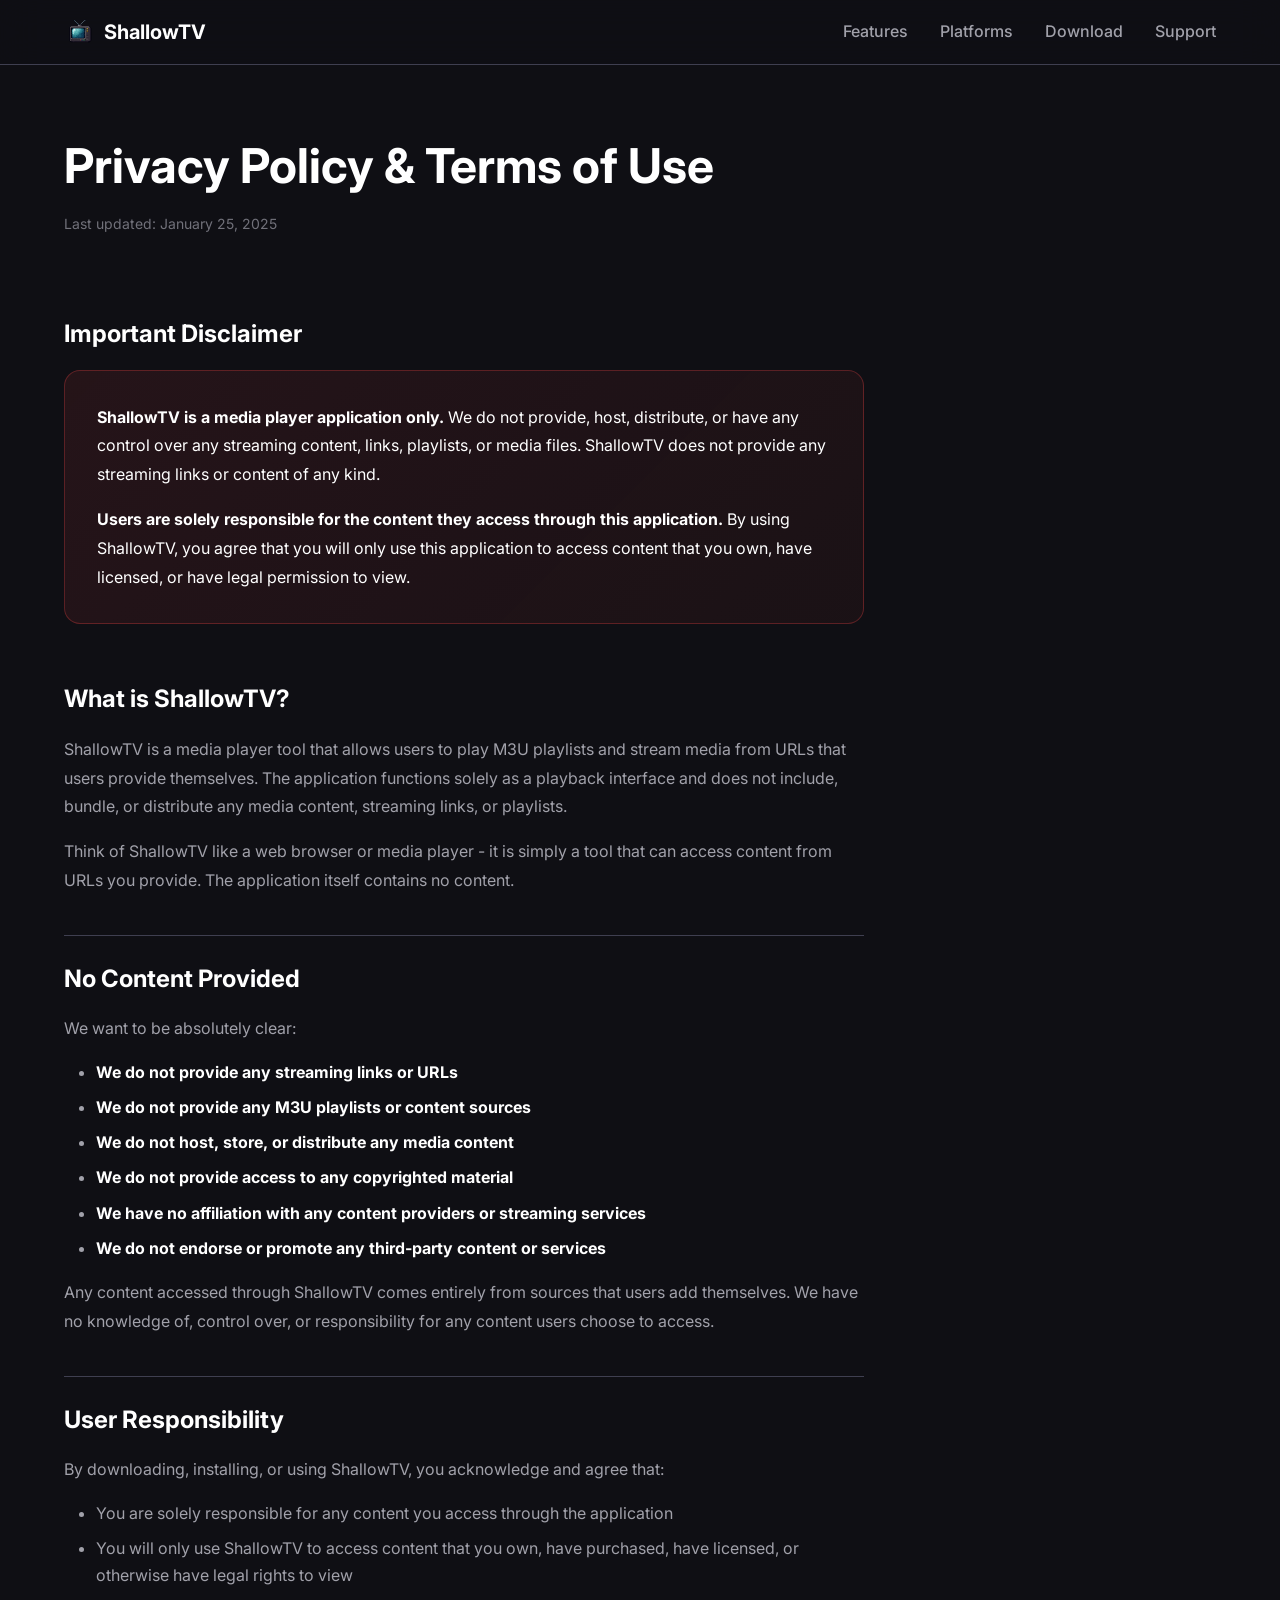
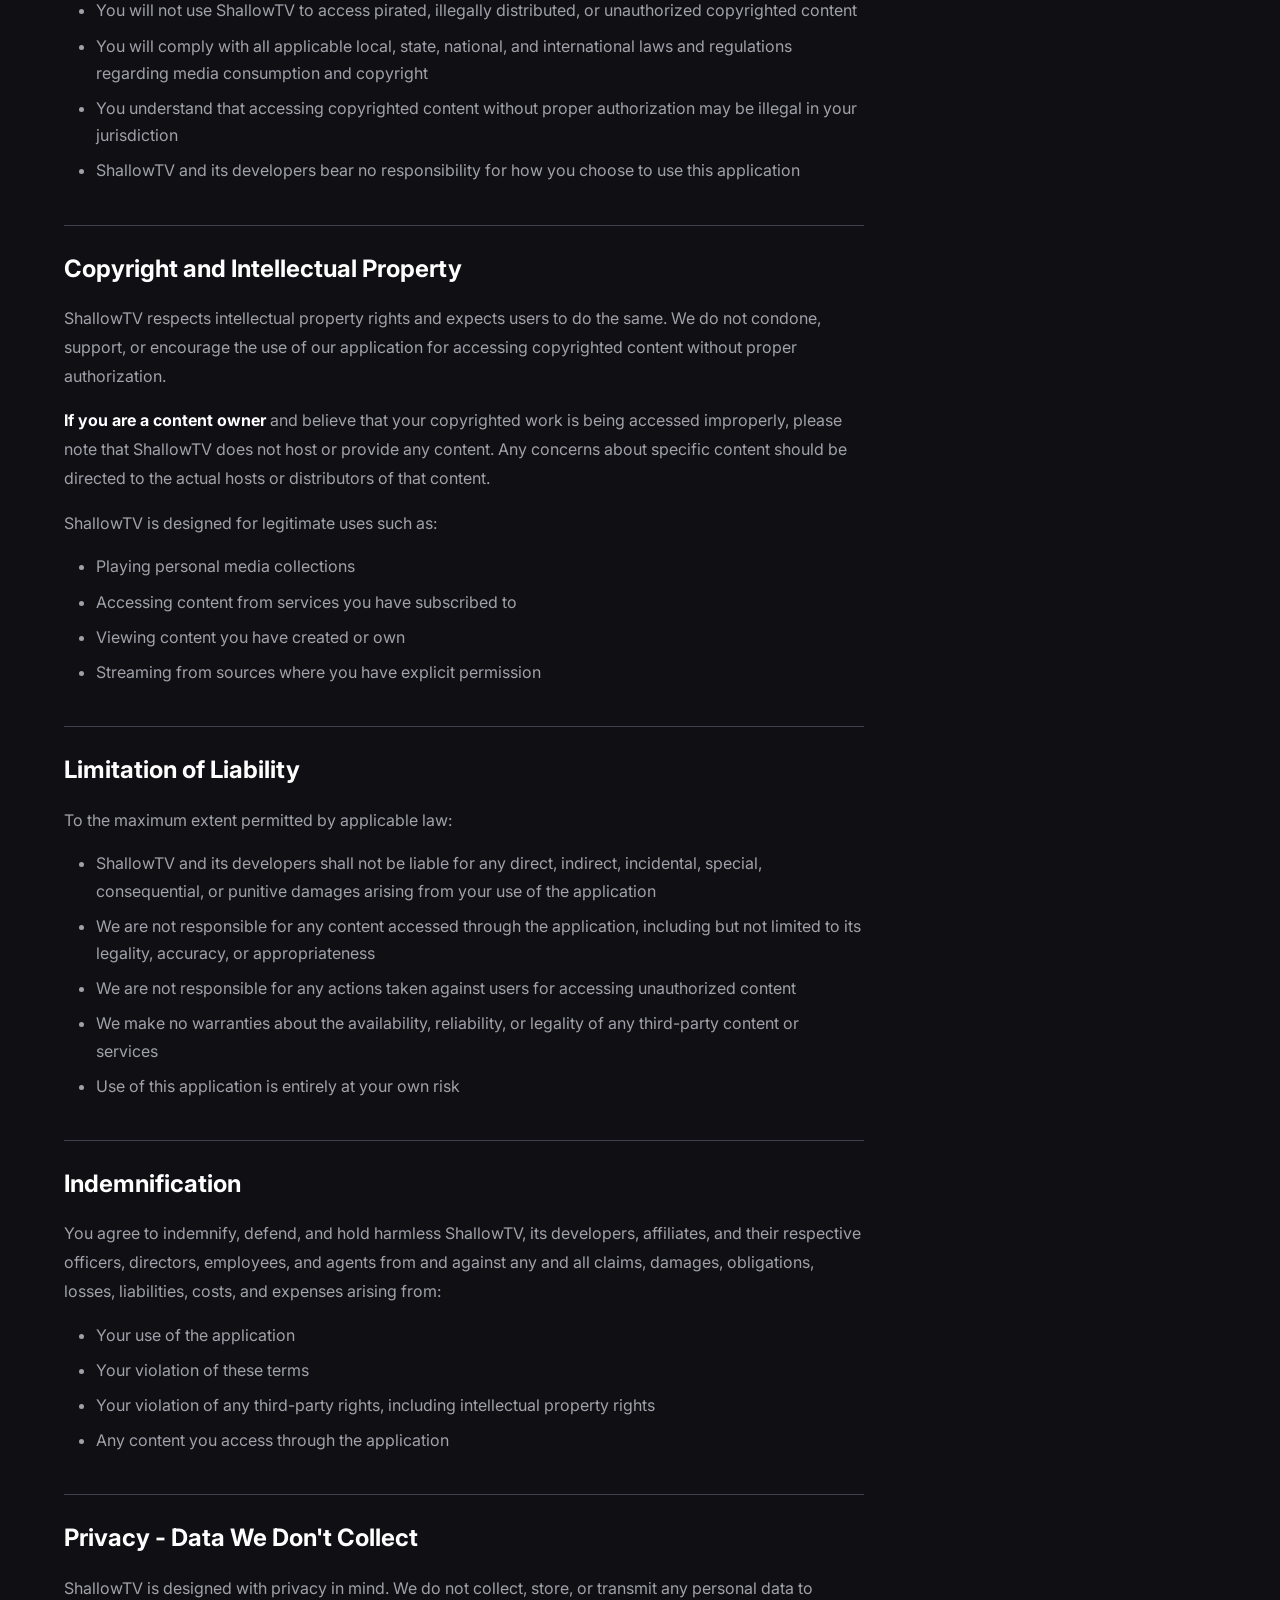
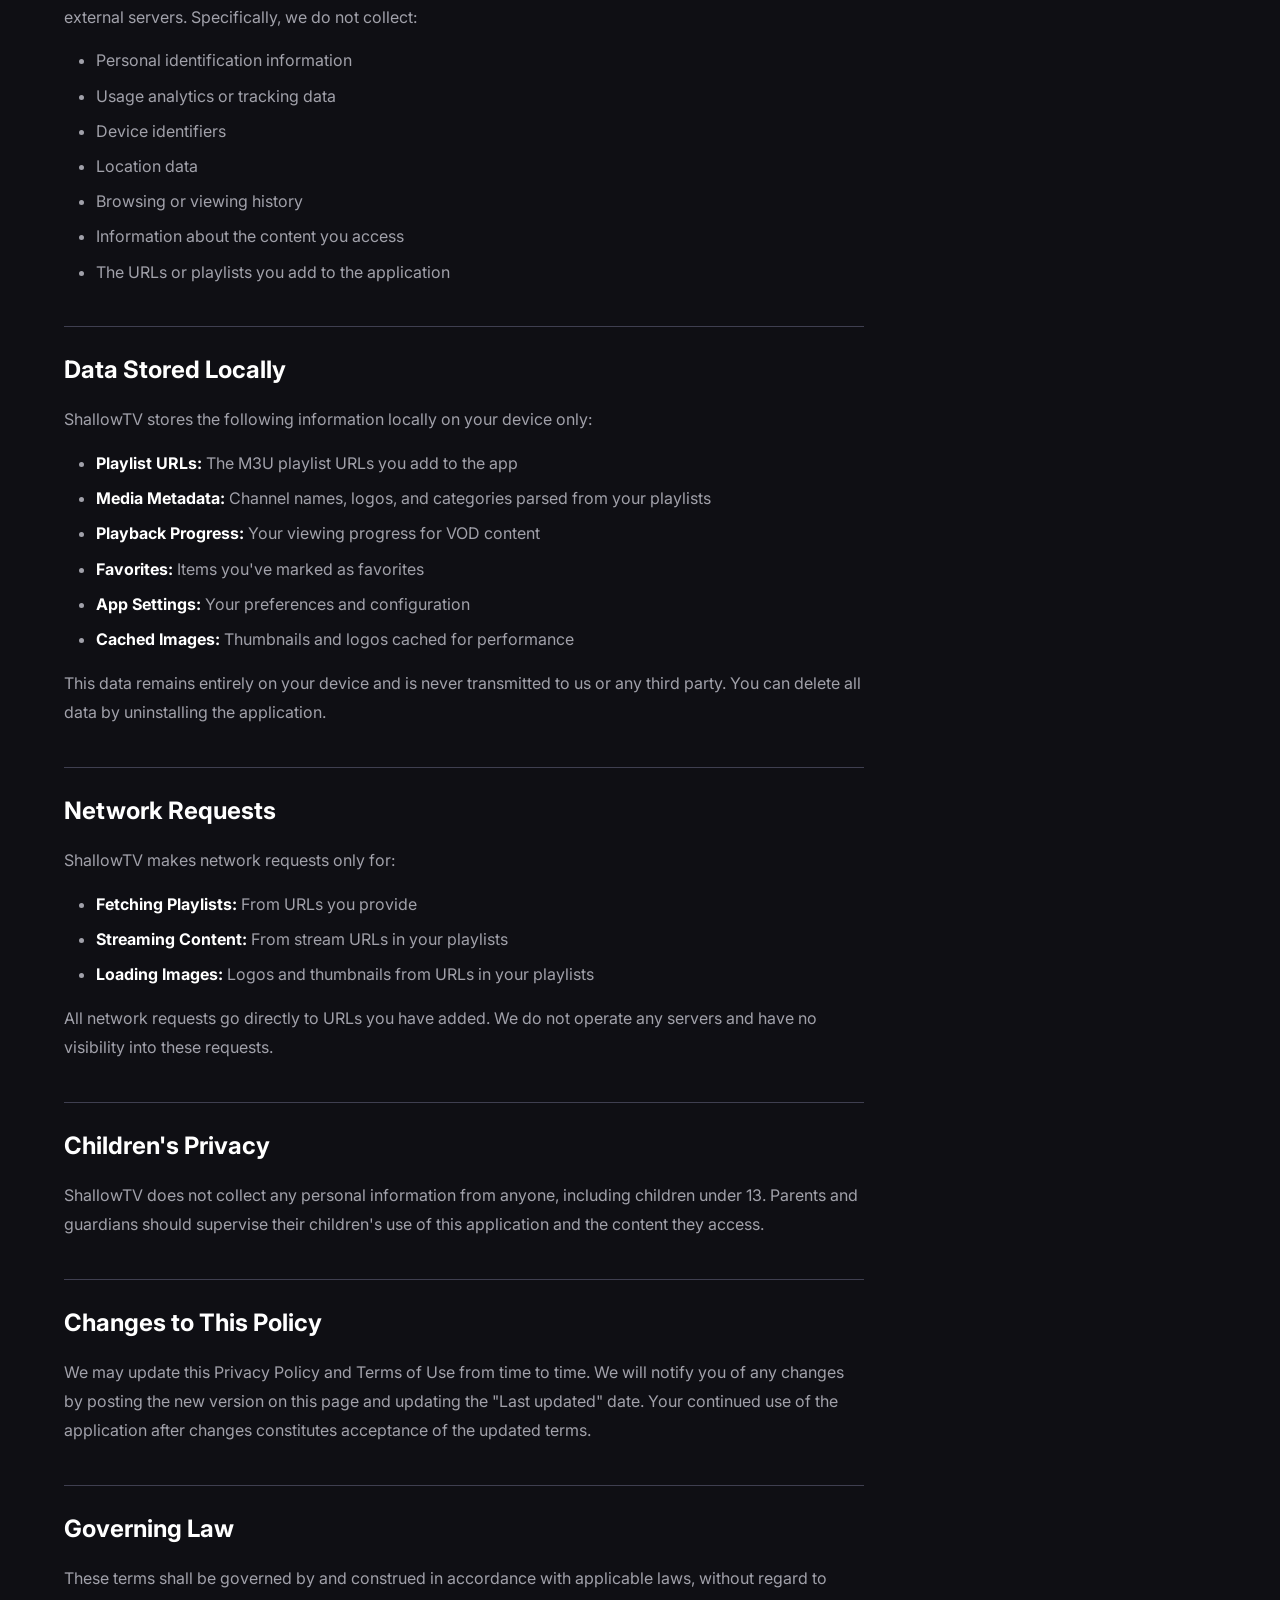
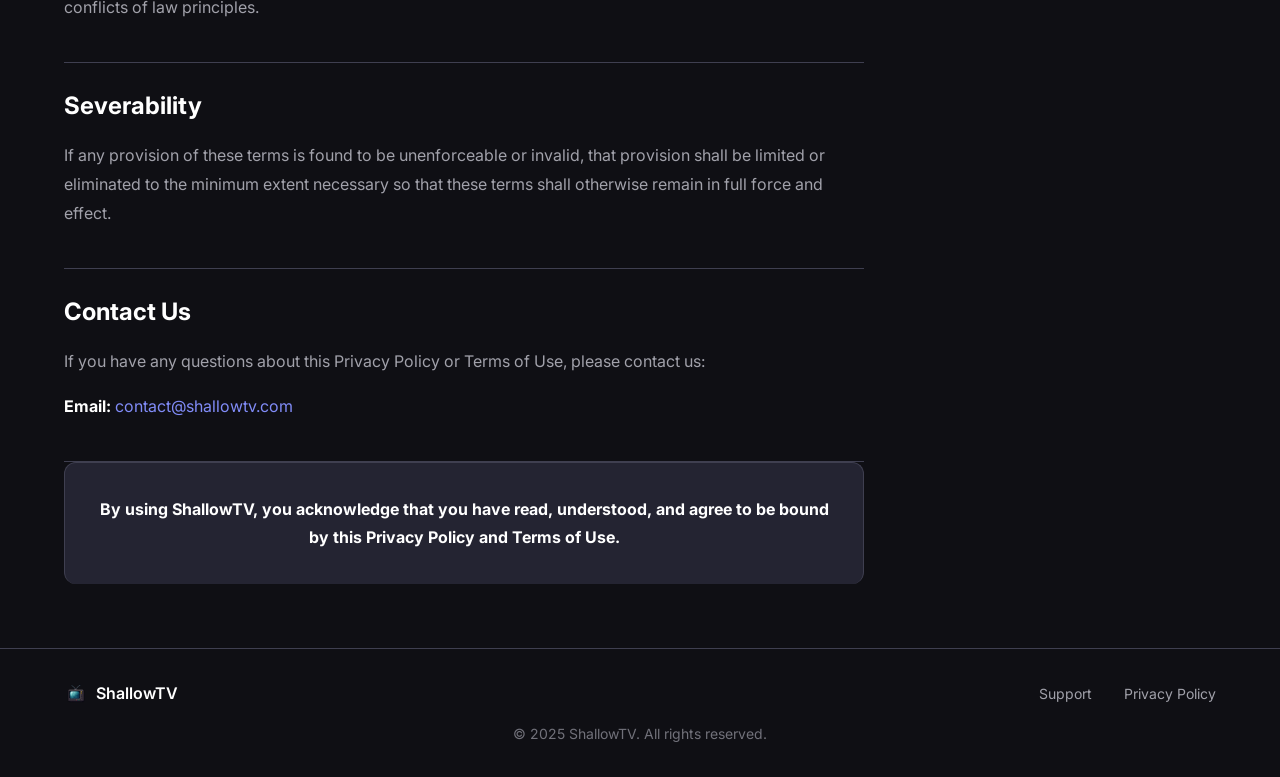
==== privacy.html @ 4a355cfb "Init Landing Page" ====
<!DOCTYPE html>
<html lang="en">
<head>
    <meta charset="UTF-8">
    <meta name="viewport" content="width=device-width, initial-scale=1.0">
    <meta name="description" content="ShallowTV Privacy Policy and Terms of Use - Learn how we handle your data and important legal disclaimers.">
    <title>Privacy Policy & Terms - ShallowTV</title>
    <link rel="stylesheet" href="css/styles.css">
    <link rel="preconnect" href="https://fonts.googleapis.com">
    <link rel="preconnect" href="https://fonts.gstatic.com" crossorigin>
    <link href="https://fonts.googleapis.com/css2?family=Inter:wght@400;500;600;700&display=swap" rel="stylesheet">
</head>
<body>
    <nav class="navbar">
        <div class="nav-container">
            <a href="index.html" class="nav-logo">
                <img src="images/transparentIcon.png" alt="ShallowTV" class="logo-icon-img">
                <span>ShallowTV</span>
            </a>
            <ul class="nav-links">
                <li><a href="index.html#features">Features</a></li>
                <li><a href="index.html#platforms">Platforms</a></li>
                <li><a href="index.html#download">Download</a></li>
                <li><a href="support.html">Support</a></li>
            </ul>
        </div>
    </nav>

    <main class="legal-page">
        <div class="container">
            <header class="legal-header">
                <h1>Privacy Policy & Terms of Use</h1>
                <p class="last-updated">Last updated: January 25, 2025</p>
            </header>

            <article class="legal-content">
                <section class="disclaimer-highlight">
                    <h2>Important Disclaimer</h2>
                    <div class="highlight-box">
                        <p><strong>ShallowTV is a media player application only.</strong> We do not provide, host, distribute, or have any control over any streaming content, links, playlists, or media files. ShallowTV does not provide any streaming links or content of any kind.</p>
                        <p><strong>Users are solely responsible for the content they access through this application.</strong> By using ShallowTV, you agree that you will only use this application to access content that you own, have licensed, or have legal permission to view.</p>
                    </div>
                </section>

                <section>
                    <h2>What is ShallowTV?</h2>
                    <p>ShallowTV is a media player tool that allows users to play M3U playlists and stream media from URLs that users provide themselves. The application functions solely as a playback interface and does not include, bundle, or distribute any media content, streaming links, or playlists.</p>
                    <p>Think of ShallowTV like a web browser or media player - it is simply a tool that can access content from URLs you provide. The application itself contains no content.</p>
                </section>

                <section>
                    <h2>No Content Provided</h2>
                    <p>We want to be absolutely clear:</p>
                    <ul>
                        <li><strong>We do not provide any streaming links or URLs</strong></li>
                        <li><strong>We do not provide any M3U playlists or content sources</strong></li>
                        <li><strong>We do not host, store, or distribute any media content</strong></li>
                        <li><strong>We do not provide access to any copyrighted material</strong></li>
                        <li><strong>We have no affiliation with any content providers or streaming services</strong></li>
                        <li><strong>We do not endorse or promote any third-party content or services</strong></li>
                    </ul>
                    <p>Any content accessed through ShallowTV comes entirely from sources that users add themselves. We have no knowledge of, control over, or responsibility for any content users choose to access.</p>
                </section>

                <section>
                    <h2>User Responsibility</h2>
                    <p>By downloading, installing, or using ShallowTV, you acknowledge and agree that:</p>
                    <ul>
                        <li>You are solely responsible for any content you access through the application</li>
                        <li>You will only use ShallowTV to access content that you own, have purchased, have licensed, or otherwise have legal rights to view</li>
                        <li>You will not use ShallowTV to access pirated, illegally distributed, or unauthorized copyrighted content</li>
                        <li>You will comply with all applicable local, state, national, and international laws and regulations regarding media consumption and copyright</li>
                        <li>You understand that accessing copyrighted content without proper authorization may be illegal in your jurisdiction</li>
                        <li>ShallowTV and its developers bear no responsibility for how you choose to use this application</li>
                    </ul>
                </section>

                <section>
                    <h2>Copyright and Intellectual Property</h2>
                    <p>ShallowTV respects intellectual property rights and expects users to do the same. We do not condone, support, or encourage the use of our application for accessing copyrighted content without proper authorization.</p>
                    <p><strong>If you are a content owner</strong> and believe that your copyrighted work is being accessed improperly, please note that ShallowTV does not host or provide any content. Any concerns about specific content should be directed to the actual hosts or distributors of that content.</p>
                    <p>ShallowTV is designed for legitimate uses such as:</p>
                    <ul>
                        <li>Playing personal media collections</li>
                        <li>Accessing content from services you have subscribed to</li>
                        <li>Viewing content you have created or own</li>
                        <li>Streaming from sources where you have explicit permission</li>
                    </ul>
                </section>

                <section>
                    <h2>Limitation of Liability</h2>
                    <p>To the maximum extent permitted by applicable law:</p>
                    <ul>
                        <li>ShallowTV and its developers shall not be liable for any direct, indirect, incidental, special, consequential, or punitive damages arising from your use of the application</li>
                        <li>We are not responsible for any content accessed through the application, including but not limited to its legality, accuracy, or appropriateness</li>
                        <li>We are not responsible for any actions taken against users for accessing unauthorized content</li>
                        <li>We make no warranties about the availability, reliability, or legality of any third-party content or services</li>
                        <li>Use of this application is entirely at your own risk</li>
                    </ul>
                </section>

                <section>
                    <h2>Indemnification</h2>
                    <p>You agree to indemnify, defend, and hold harmless ShallowTV, its developers, affiliates, and their respective officers, directors, employees, and agents from and against any and all claims, damages, obligations, losses, liabilities, costs, and expenses arising from:</p>
                    <ul>
                        <li>Your use of the application</li>
                        <li>Your violation of these terms</li>
                        <li>Your violation of any third-party rights, including intellectual property rights</li>
                        <li>Any content you access through the application</li>
                    </ul>
                </section>

                <section>
                    <h2>Privacy - Data We Don't Collect</h2>
                    <p>ShallowTV is designed with privacy in mind. We do not collect, store, or transmit any personal data to external servers. Specifically, we do not collect:</p>
                    <ul>
                        <li>Personal identification information</li>
                        <li>Usage analytics or tracking data</li>
                        <li>Device identifiers</li>
                        <li>Location data</li>
                        <li>Browsing or viewing history</li>
                        <li>Information about the content you access</li>
                        <li>The URLs or playlists you add to the application</li>
                    </ul>
                </section>

                <section>
                    <h2>Data Stored Locally</h2>
                    <p>ShallowTV stores the following information locally on your device only:</p>
                    <ul>
                        <li><strong>Playlist URLs:</strong> The M3U playlist URLs you add to the app</li>
                        <li><strong>Media Metadata:</strong> Channel names, logos, and categories parsed from your playlists</li>
                        <li><strong>Playback Progress:</strong> Your viewing progress for VOD content</li>
                        <li><strong>Favorites:</strong> Items you've marked as favorites</li>
                        <li><strong>App Settings:</strong> Your preferences and configuration</li>
                        <li><strong>Cached Images:</strong> Thumbnails and logos cached for performance</li>
                    </ul>
                    <p>This data remains entirely on your device and is never transmitted to us or any third party. You can delete all data by uninstalling the application.</p>
                </section>

                <section>
                    <h2>Network Requests</h2>
                    <p>ShallowTV makes network requests only for:</p>
                    <ul>
                        <li><strong>Fetching Playlists:</strong> From URLs you provide</li>
                        <li><strong>Streaming Content:</strong> From stream URLs in your playlists</li>
                        <li><strong>Loading Images:</strong> Logos and thumbnails from URLs in your playlists</li>
                    </ul>
                    <p>All network requests go directly to URLs you have added. We do not operate any servers and have no visibility into these requests.</p>
                </section>

                <section>
                    <h2>Children's Privacy</h2>
                    <p>ShallowTV does not collect any personal information from anyone, including children under 13. Parents and guardians should supervise their children's use of this application and the content they access.</p>
                </section>

                <section>
                    <h2>Changes to This Policy</h2>
                    <p>We may update this Privacy Policy and Terms of Use from time to time. We will notify you of any changes by posting the new version on this page and updating the "Last updated" date. Your continued use of the application after changes constitutes acceptance of the updated terms.</p>
                </section>

                <section>
                    <h2>Governing Law</h2>
                    <p>These terms shall be governed by and construed in accordance with applicable laws, without regard to conflicts of law principles.</p>
                </section>

                <section>
                    <h2>Severability</h2>
                    <p>If any provision of these terms is found to be unenforceable or invalid, that provision shall be limited or eliminated to the minimum extent necessary so that these terms shall otherwise remain in full force and effect.</p>
                </section>

                <section>
                    <h2>Contact Us</h2>
                    <p>If you have any questions about this Privacy Policy or Terms of Use, please contact us:</p>
                    <p><strong>Email:</strong> <a href="mailto:contact@shallowtv.com">contact@shallowtv.com</a></p>
                </section>

                <section class="final-notice">
                    <p><strong>By using ShallowTV, you acknowledge that you have read, understood, and agree to be bound by this Privacy Policy and Terms of Use.</strong></p>
                </section>
            </article>
        </div>
    </main>

    <footer class="footer">
        <div class="container">
            <div class="footer-content">
                <div class="footer-brand">
                    <img src="images/transparentIcon.png" alt="ShallowTV" class="footer-logo-img">
                    <span>ShallowTV</span>
                </div>
                <nav class="footer-links">
                    <a href="support.html">Support</a>
                    <a href="privacy.html">Privacy Policy</a>
                </nav>
            </div>
            <p class="footer-copyright">&copy; 2025 ShallowTV. All rights reserved.</p>
        </div>
    </footer>
</body>
</html>
---- css/styles.css ----
/* ============================================
   ShallowTV Landing Page Styles
   ============================================ */

/* CSS Variables */
:root {
    --color-primary: #6366f1;
    --color-primary-dark: #4f46e5;
    --color-primary-light: #818cf8;
    --color-secondary: #0ea5e9;
    --color-accent: #f59e0b;

    --color-bg: #0f0f14;
    --color-bg-secondary: #1a1a24;
    --color-bg-card: #242432;
    --color-bg-elevated: #2d2d3d;

    --color-text: #ffffff;
    --color-text-secondary: #a1a1aa;
    --color-text-muted: #71717a;

    --color-border: #3f3f50;

    --font-family: 'Inter', -apple-system, BlinkMacSystemFont, 'Segoe UI', Roboto, sans-serif;

    --spacing-xs: 0.25rem;
    --spacing-sm: 0.5rem;
    --spacing-md: 1rem;
    --spacing-lg: 1.5rem;
    --spacing-xl: 2rem;
    --spacing-2xl: 3rem;
    --spacing-3xl: 4rem;

    --radius-sm: 0.375rem;
    --radius-md: 0.5rem;
    --radius-lg: 0.75rem;
    --radius-xl: 1rem;
    --radius-2xl: 1.5rem;

    --shadow-sm: 0 1px 2px rgba(0, 0, 0, 0.3);
    --shadow-md: 0 4px 6px rgba(0, 0, 0, 0.3);
    --shadow-lg: 0 10px 15px rgba(0, 0, 0, 0.3);
    --shadow-xl: 0 20px 25px rgba(0, 0, 0, 0.4);

    --transition: 0.2s ease;
}

/* Reset & Base */
*, *::before, *::after {
    box-sizing: border-box;
    margin: 0;
    padding: 0;
}

html {
    scroll-behavior: smooth;
}

body {
    font-family: var(--font-family);
    font-size: 16px;
    line-height: 1.6;
    color: var(--color-text);
    background-color: var(--color-bg);
    -webkit-font-smoothing: antialiased;
    -moz-osx-font-smoothing: grayscale;
}

a {
    color: var(--color-primary-light);
    text-decoration: none;
    transition: color var(--transition);
}

a:hover {
    color: var(--color-primary);
}

img {
    max-width: 100%;
    height: auto;
}

/* Container */
.container {
    max-width: 1200px;
    margin: 0 auto;
    padding: 0 var(--spacing-lg);
}

/* Navigation */
.navbar {
    position: fixed;
    top: 0;
    left: 0;
    right: 0;
    z-index: 1000;
    background: rgba(15, 15, 20, 0.85);
    backdrop-filter: blur(20px);
    -webkit-backdrop-filter: blur(20px);
    border-bottom: 1px solid var(--color-border);
}

.nav-container {
    max-width: 1200px;
    margin: 0 auto;
    padding: var(--spacing-md) var(--spacing-lg);
    display: flex;
    justify-content: space-between;
    align-items: center;
}

.nav-logo {
    display: flex;
    align-items: center;
    gap: var(--spacing-sm);
    font-size: 1.25rem;
    font-weight: 700;
    color: var(--color-text);
}

.nav-logo:hover {
    color: var(--color-text);
}

.logo-icon {
    font-size: 1.5rem;
}

.logo-icon-img {
    width: 32px;
    height: 32px;
    object-fit: contain;
}

.footer-logo-img {
    width: 24px;
    height: 24px;
    object-fit: contain;
}

.nav-links {
    display: flex;
    list-style: none;
    gap: var(--spacing-xl);
}

.nav-links a {
    color: var(--color-text-secondary);
    font-weight: 500;
    transition: color var(--transition);
}

.nav-links a:hover,
.nav-links a.active {
    color: var(--color-text);
}

/* Buttons */
.btn {
    display: inline-flex;
    align-items: center;
    justify-content: center;
    padding: var(--spacing-md) var(--spacing-xl);
    font-size: 1rem;
    font-weight: 600;
    border-radius: var(--radius-lg);
    transition: all var(--transition);
    cursor: pointer;
    border: none;
    text-decoration: none;
}

.btn-primary {
    background: linear-gradient(135deg, var(--color-primary), var(--color-primary-dark));
    color: var(--color-text);
    box-shadow: 0 4px 14px rgba(99, 102, 241, 0.4);
}

.btn-primary:hover {
    transform: translateY(-2px);
    box-shadow: 0 6px 20px rgba(99, 102, 241, 0.5);
    color: var(--color-text);
}

.btn-secondary {
    background: var(--color-bg-card);
    color: var(--color-text);
    border: 1px solid var(--color-border);
}

.btn-secondary:hover {
    background: var(--color-bg-elevated);
    color: var(--color-text);
}

/* Hero Section */
.hero {
    min-height: 100vh;
    display: flex;
    align-items: center;
    padding: calc(80px + var(--spacing-3xl)) 0 var(--spacing-3xl);
    background: linear-gradient(180deg, var(--color-bg) 0%, var(--color-bg-secondary) 100%);
}

.hero-container {
    display: flex;
    align-items: center;
    gap: var(--spacing-2xl);
}

.hero-content {
    flex: 1;
    max-width: 600px;
}

.hero h1 {
    font-size: clamp(2.5rem, 5vw, 4rem);
    font-weight: 700;
    line-height: 1.1;
    margin-bottom: var(--spacing-lg);
    background: linear-gradient(135deg, var(--color-text) 0%, var(--color-text-secondary) 100%);
    -webkit-background-clip: text;
    -webkit-text-fill-color: transparent;
    background-clip: text;
}

.hero-subtitle {
    font-size: 1.25rem;
    color: var(--color-text-secondary);
    margin-bottom: var(--spacing-xl);
    line-height: 1.7;
}

.hero-buttons {
    display: flex;
    gap: var(--spacing-md);
    flex-wrap: wrap;
}

.hero-image {
    flex: 1;
    display: flex;
    justify-content: center;
    align-items: center;
}

/* Device Mockup */
.device-mockup {
    width: 100%;
    max-width: 500px;
    aspect-ratio: 16/10;
    background: var(--color-bg-card);
    border-radius: var(--radius-2xl);
    padding: var(--spacing-sm);
    box-shadow: var(--shadow-xl);
    border: 1px solid var(--color-border);
}

.mockup-screen {
    width: 100%;
    height: 100%;
    background: var(--color-bg);
    border-radius: var(--radius-xl);
    overflow: hidden;
    padding: var(--spacing-lg);
}

.mockup-content {
    display: flex;
    flex-direction: column;
    gap: var(--spacing-md);
}

.mockup-category {
    font-size: 0.875rem;
    font-weight: 600;
    color: var(--color-text-secondary);
}

.mockup-cards {
    display: flex;
    gap: var(--spacing-sm);
}

.mockup-card {
    width: 80px;
    height: 50px;
    background: linear-gradient(135deg, var(--color-primary), var(--color-secondary));
    border-radius: var(--radius-md);
    opacity: 0.6;
}

.mockup-card:nth-child(2) {
    background: linear-gradient(135deg, var(--color-secondary), var(--color-accent));
}

.mockup-card:nth-child(3) {
    background: linear-gradient(135deg, var(--color-accent), var(--color-primary));
}

/* Section Styles */
section {
    padding: var(--spacing-3xl) 0;
}

.section-title {
    font-size: clamp(2rem, 4vw, 2.5rem);
    font-weight: 700;
    text-align: center;
    margin-bottom: var(--spacing-md);
}

.section-subtitle {
    font-size: 1.125rem;
    color: var(--color-text-secondary);
    text-align: center;
    margin-bottom: var(--spacing-2xl);
}

/* Features Section */
.features {
    background: var(--color-bg-secondary);
}

.features-grid {
    display: grid;
    grid-template-columns: repeat(auto-fit, minmax(300px, 1fr));
    gap: var(--spacing-xl);
}

.feature-card {
    background: var(--color-bg-card);
    border-radius: var(--radius-xl);
    padding: var(--spacing-xl);
    border: 1px solid var(--color-border);
    transition: transform var(--transition), box-shadow var(--transition);
}

.feature-card:hover {
    transform: translateY(-4px);
    box-shadow: var(--shadow-lg);
}

.feature-icon {
    font-size: 2.5rem;
    margin-bottom: var(--spacing-md);
}

.feature-card h3 {
    font-size: 1.25rem;
    font-weight: 600;
    margin-bottom: var(--spacing-sm);
}

.feature-card p {
    color: var(--color-text-secondary);
    line-height: 1.7;
}

/* Screenshots Section */
.screenshots {
    background: var(--color-bg);
}

.screenshots-gallery {
    display: flex;
    flex-direction: column;
    gap: var(--spacing-2xl);
    margin-bottom: var(--spacing-xl);
}

.screenshot-item {
    text-align: center;
}

.screenshot-img {
    max-width: 100%;
    height: auto;
    border-radius: var(--radius-xl);
    box-shadow: var(--shadow-xl);
    border: 1px solid var(--color-border);
}

.screenshot-caption {
    margin-top: var(--spacing-md);
    color: var(--color-text-secondary);
    font-size: 0.875rem;
}

.screenshot-disclaimer {
    text-align: center;
    color: var(--color-text-muted);
    font-size: 0.75rem;
    font-style: italic;
    padding: var(--spacing-lg);
    background: var(--color-bg-secondary);
    border-radius: var(--radius-lg);
    border: 1px solid var(--color-border);
}

/* Hero Screenshot */
.hero-screenshot {
    max-width: 100%;
    height: auto;
    border-radius: var(--radius-xl);
    box-shadow: var(--shadow-xl);
}

/* Platforms Section */
.platforms-grid {
    display: grid;
    grid-template-columns: repeat(auto-fit, minmax(200px, 1fr));
    gap: var(--spacing-lg);
}

.platform-card {
    background: var(--color-bg-card);
    border-radius: var(--radius-xl);
    padding: var(--spacing-xl);
    text-align: center;
    border: 1px solid var(--color-border);
    transition: transform var(--transition), border-color var(--transition);
}

.platform-card:hover {
    transform: translateY(-4px);
    border-color: var(--color-primary);
}

.platform-icon {
    font-size: 3rem;
    margin-bottom: var(--spacing-md);
}

.platform-card h3 {
    font-size: 1.25rem;
    font-weight: 600;
    margin-bottom: var(--spacing-sm);
}

.platform-card p {
    color: var(--color-text-secondary);
    font-size: 0.875rem;
    margin-bottom: var(--spacing-md);
}

.platform-version {
    display: inline-block;
    padding: var(--spacing-xs) var(--spacing-sm);
    background: var(--color-bg);
    border-radius: var(--radius-sm);
    font-size: 0.75rem;
    color: var(--color-text-muted);
}

/* Download Section */
.download {
    background: linear-gradient(180deg, var(--color-bg) 0%, var(--color-bg-secondary) 100%);
    text-align: center;
}

.download-buttons {
    display: flex;
    justify-content: center;
    gap: var(--spacing-lg);
    flex-wrap: wrap;
    margin-bottom: var(--spacing-xl);
}

.download-badge img {
    height: 50px;
    transition: transform var(--transition);
}

.download-badge:hover img {
    transform: scale(1.05);
}

.download-note {
    color: var(--color-text-muted);
    font-size: 0.875rem;
}

.coming-soon {
    font-size: 1.5rem;
    font-weight: 600;
    color: var(--color-text-secondary);
    padding: var(--spacing-xl) var(--spacing-2xl);
    background: var(--color-bg-card);
    border-radius: var(--radius-xl);
    border: 1px solid var(--color-border);
}

/* Footer */
.footer {
    background: var(--color-bg);
    border-top: 1px solid var(--color-border);
    padding: var(--spacing-xl) 0;
}

.footer-content {
    display: flex;
    justify-content: space-between;
    align-items: center;
    margin-bottom: var(--spacing-md);
}

.footer-brand {
    display: flex;
    align-items: center;
    gap: var(--spacing-sm);
    font-weight: 600;
}

.footer-links {
    display: flex;
    gap: var(--spacing-xl);
}

.footer-links a {
    color: var(--color-text-secondary);
    font-size: 0.875rem;
}

.footer-links a:hover {
    color: var(--color-text);
}

.footer-copyright {
    color: var(--color-text-muted);
    font-size: 0.875rem;
    text-align: center;
}

/* Support Page */
.support-page {
    padding-top: calc(80px + var(--spacing-2xl));
    min-height: 100vh;
}

.support-header {
    text-align: center;
    margin-bottom: var(--spacing-3xl);
}

.support-header h1 {
    font-size: clamp(2rem, 4vw, 3rem);
    margin-bottom: var(--spacing-md);
}

.support-header p {
    color: var(--color-text-secondary);
    font-size: 1.125rem;
}

.support-grid {
    display: grid;
    grid-template-columns: 1fr 1fr;
    gap: var(--spacing-2xl);
    margin-bottom: var(--spacing-3xl);
}

.support-section h2 {
    font-size: 1.5rem;
    margin-bottom: var(--spacing-lg);
}

.contact-card {
    background: var(--color-bg-card);
    border-radius: var(--radius-xl);
    padding: var(--spacing-xl);
    text-align: center;
    border: 1px solid var(--color-border);
    margin-bottom: var(--spacing-lg);
}

.contact-icon {
    font-size: 3rem;
    margin-bottom: var(--spacing-md);
}

.contact-card h3 {
    font-size: 1.25rem;
    margin-bottom: var(--spacing-sm);
}

.contact-card p {
    color: var(--color-text-secondary);
    margin-bottom: var(--spacing-lg);
}

.response-note {
    background: var(--color-bg-card);
    border-radius: var(--radius-md);
    padding: var(--spacing-md);
    border-left: 3px solid var(--color-primary);
}

.response-note p {
    color: var(--color-text-secondary);
    font-size: 0.875rem;
    margin: 0;
}

/* FAQ */
.faq-list {
    display: flex;
    flex-direction: column;
    gap: var(--spacing-md);
}

.faq-item {
    background: var(--color-bg-card);
    border-radius: var(--radius-lg);
    border: 1px solid var(--color-border);
    overflow: hidden;
}

.faq-item summary {
    padding: var(--spacing-lg);
    cursor: pointer;
    font-weight: 600;
    list-style: none;
    display: flex;
    justify-content: space-between;
    align-items: center;
}

.faq-item summary::-webkit-details-marker {
    display: none;
}

.faq-item summary::after {
    content: '+';
    font-size: 1.5rem;
    color: var(--color-text-muted);
    transition: transform var(--transition);
}

.faq-item[open] summary::after {
    transform: rotate(45deg);
}

.faq-answer {
    padding: 0 var(--spacing-lg) var(--spacing-lg);
    color: var(--color-text-secondary);
}

.faq-answer ul,
.faq-answer ol {
    margin: var(--spacing-md) 0;
    padding-left: var(--spacing-xl);
}

.faq-answer li {
    margin-bottom: var(--spacing-sm);
}

/* Tips Section */
.tips-section {
    background: var(--color-bg-secondary);
    border-radius: var(--radius-2xl);
    padding: var(--spacing-2xl);
    margin-top: var(--spacing-2xl);
}

.tips-grid {
    display: grid;
    grid-template-columns: repeat(auto-fit, minmax(240px, 1fr));
    gap: var(--spacing-lg);
}

.tip-card {
    background: var(--color-bg-card);
    border-radius: var(--radius-lg);
    padding: var(--spacing-lg);
    border: 1px solid var(--color-border);
}

.tip-icon {
    font-size: 2rem;
    margin-bottom: var(--spacing-sm);
}

.tip-card h3 {
    font-size: 1rem;
    font-weight: 600;
    margin-bottom: var(--spacing-sm);
}

.tip-card p {
    color: var(--color-text-secondary);
    font-size: 0.875rem;
    line-height: 1.6;
}

/* Legal Pages (Privacy Policy) */
.legal-page {
    padding-top: calc(80px + var(--spacing-2xl));
    padding-bottom: var(--spacing-3xl);
    min-height: 100vh;
}

.legal-header {
    margin-bottom: var(--spacing-2xl);
}

.legal-header h1 {
    font-size: clamp(2rem, 4vw, 3rem);
    margin-bottom: var(--spacing-sm);
}

.last-updated {
    color: var(--color-text-muted);
    font-size: 0.875rem;
}

.legal-content {
    max-width: 800px;
}

.legal-content section {
    padding: var(--spacing-lg) 0;
    border-bottom: 1px solid var(--color-border);
}

.legal-content section:last-child {
    border-bottom: none;
}

.legal-content h2 {
    font-size: 1.5rem;
    margin-bottom: var(--spacing-md);
}

.legal-content p {
    color: var(--color-text-secondary);
    margin-bottom: var(--spacing-md);
    line-height: 1.8;
}

.legal-content ul {
    color: var(--color-text-secondary);
    margin: var(--spacing-md) 0;
    padding-left: var(--spacing-xl);
}

.legal-content li {
    margin-bottom: var(--spacing-sm);
    line-height: 1.7;
}

.legal-content strong {
    color: var(--color-text);
}

/* Disclaimer Highlight Box */
.disclaimer-highlight {
    padding: var(--spacing-xl) 0 !important;
    border-bottom: none !important;
}

.highlight-box {
    background: linear-gradient(135deg, rgba(239, 68, 68, 0.1), rgba(239, 68, 68, 0.05));
    border: 1px solid rgba(239, 68, 68, 0.3);
    border-radius: var(--radius-xl);
    padding: var(--spacing-xl);
    margin-top: var(--spacing-md);
}

.highlight-box p {
    color: var(--color-text);
    margin-bottom: var(--spacing-md);
}

.highlight-box p:last-child {
    margin-bottom: 0;
}

.final-notice {
    background: var(--color-bg-card);
    border-radius: var(--radius-lg);
    padding: var(--spacing-xl) !important;
    text-align: center;
    border: 1px solid var(--color-border);
}

.final-notice p {
    margin: 0;
    color: var(--color-text);
}

/* Responsive Design */
@media (max-width: 968px) {
    .hero {
        padding-top: calc(80px + var(--spacing-2xl));
    }

    .hero-container {
        flex-direction: column;
        text-align: center;
    }

    .hero-content {
        max-width: 100%;
        margin-bottom: var(--spacing-2xl);
    }

    .hero-buttons {
        justify-content: center;
    }

    .support-grid {
        grid-template-columns: 1fr;
    }
}

@media (max-width: 768px) {
    .nav-links {
        display: none;
    }

    .features-grid {
        grid-template-columns: 1fr;
    }

    .platforms-grid {
        grid-template-columns: repeat(2, 1fr);
    }

    .footer-content {
        flex-direction: column;
        gap: var(--spacing-md);
        text-align: center;
    }
}

@media (max-width: 480px) {
    .platforms-grid {
        grid-template-columns: 1fr;
    }

    .hero-buttons {
        flex-direction: column;
        width: 100%;
    }

    .btn {
        width: 100%;
    }

    .download-buttons {
        flex-direction: column;
        align-items: center;
    }
}
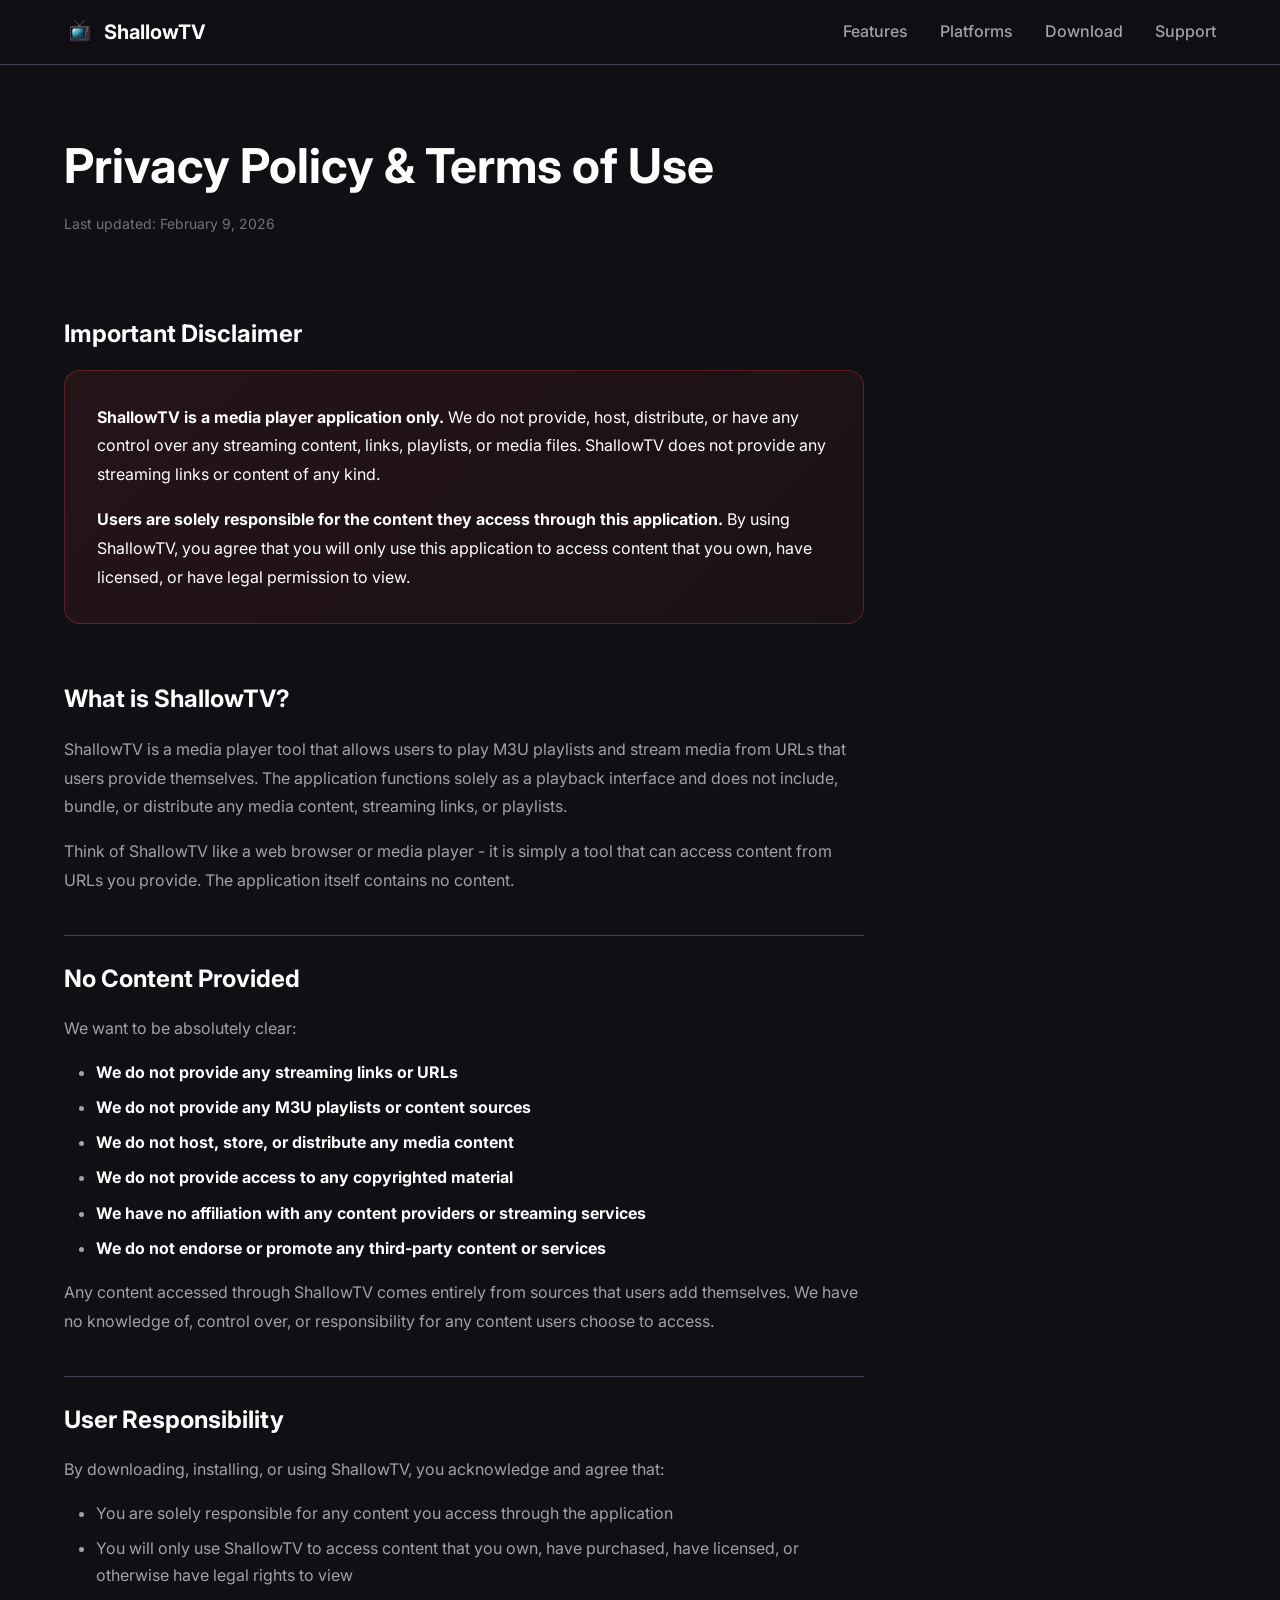
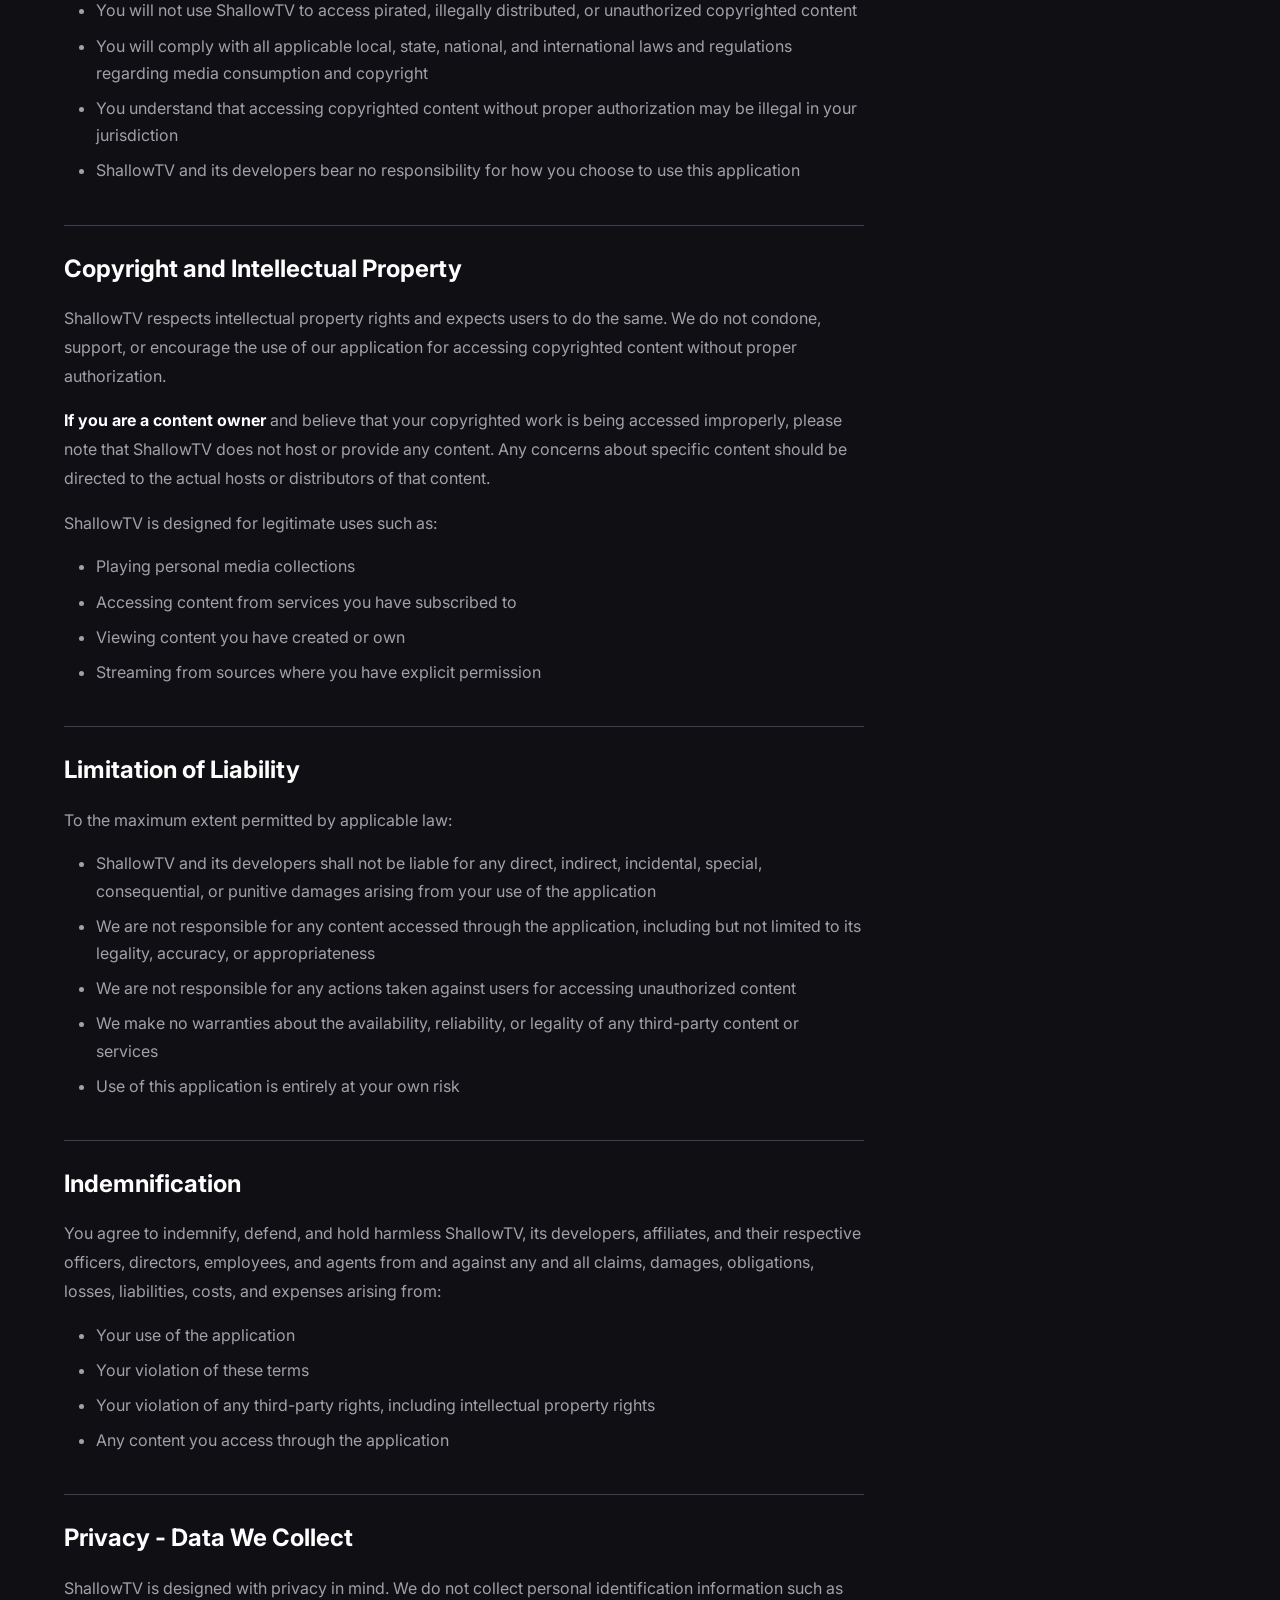
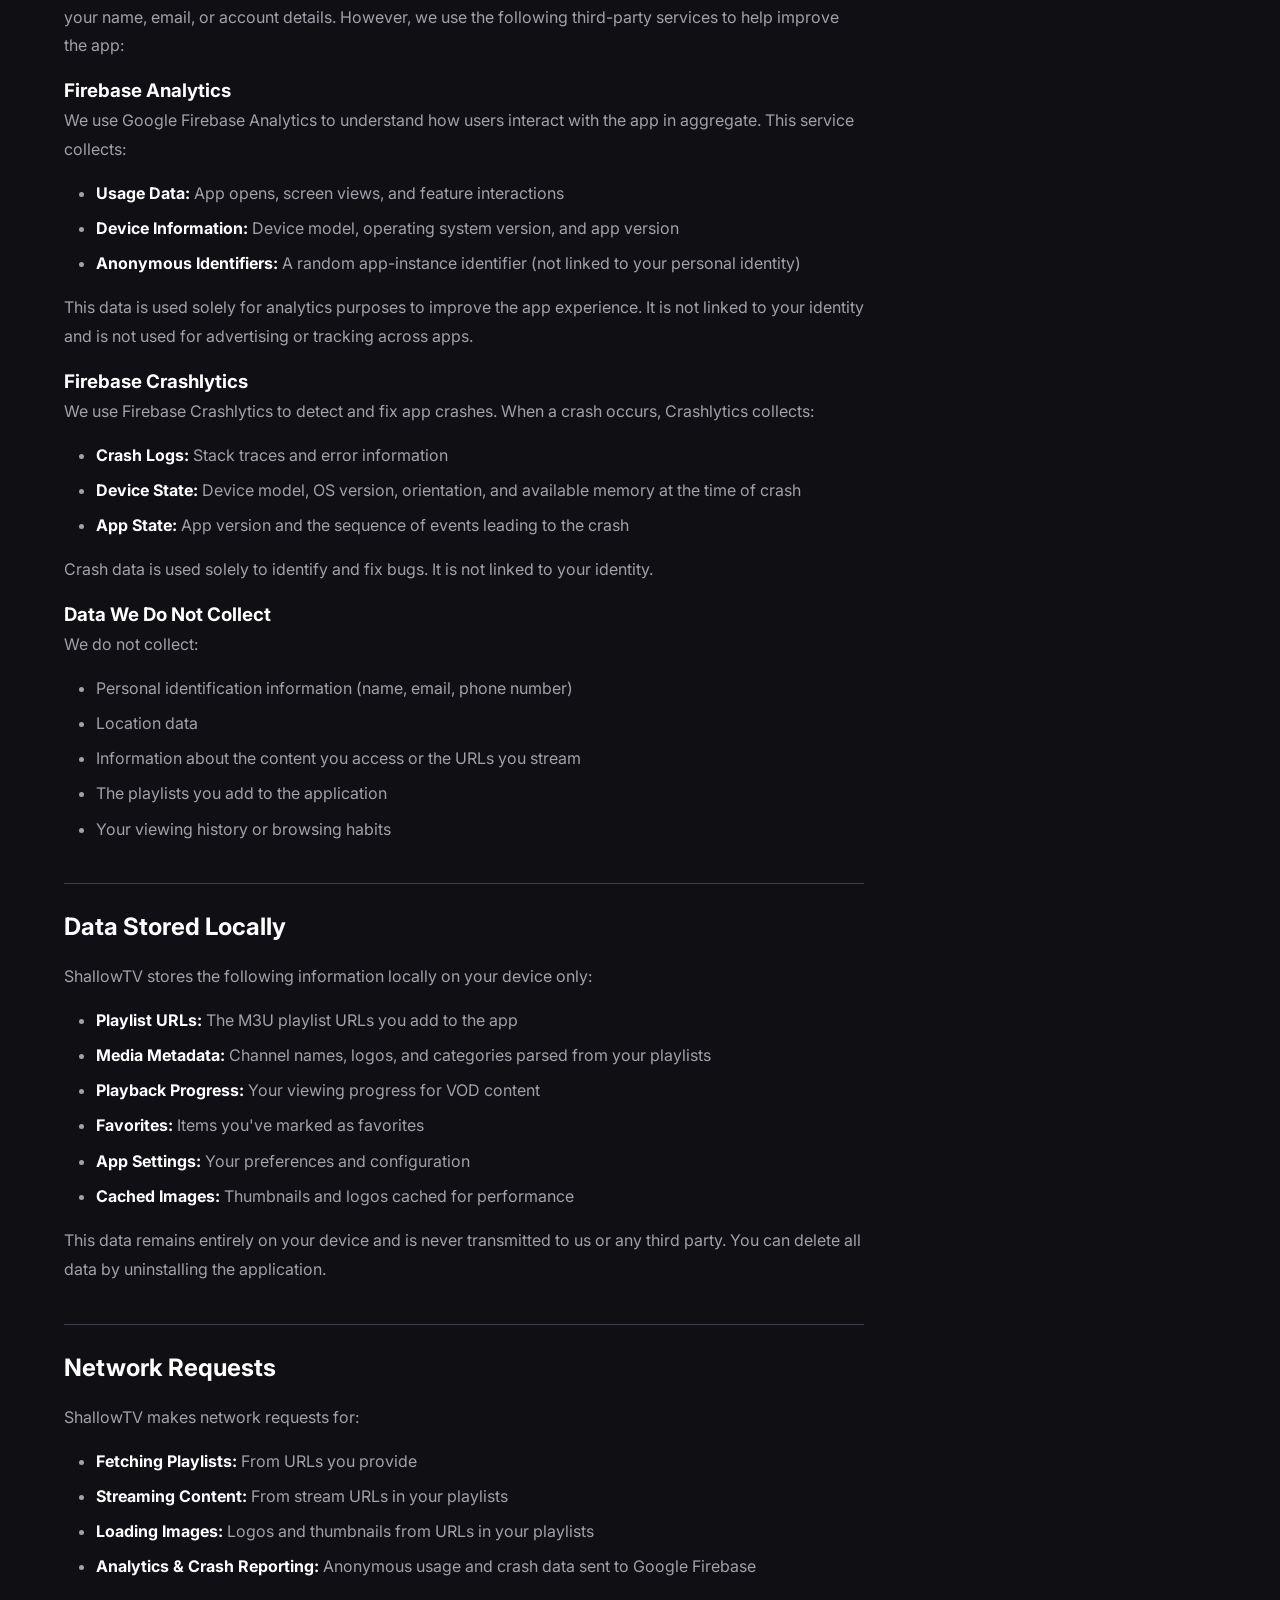
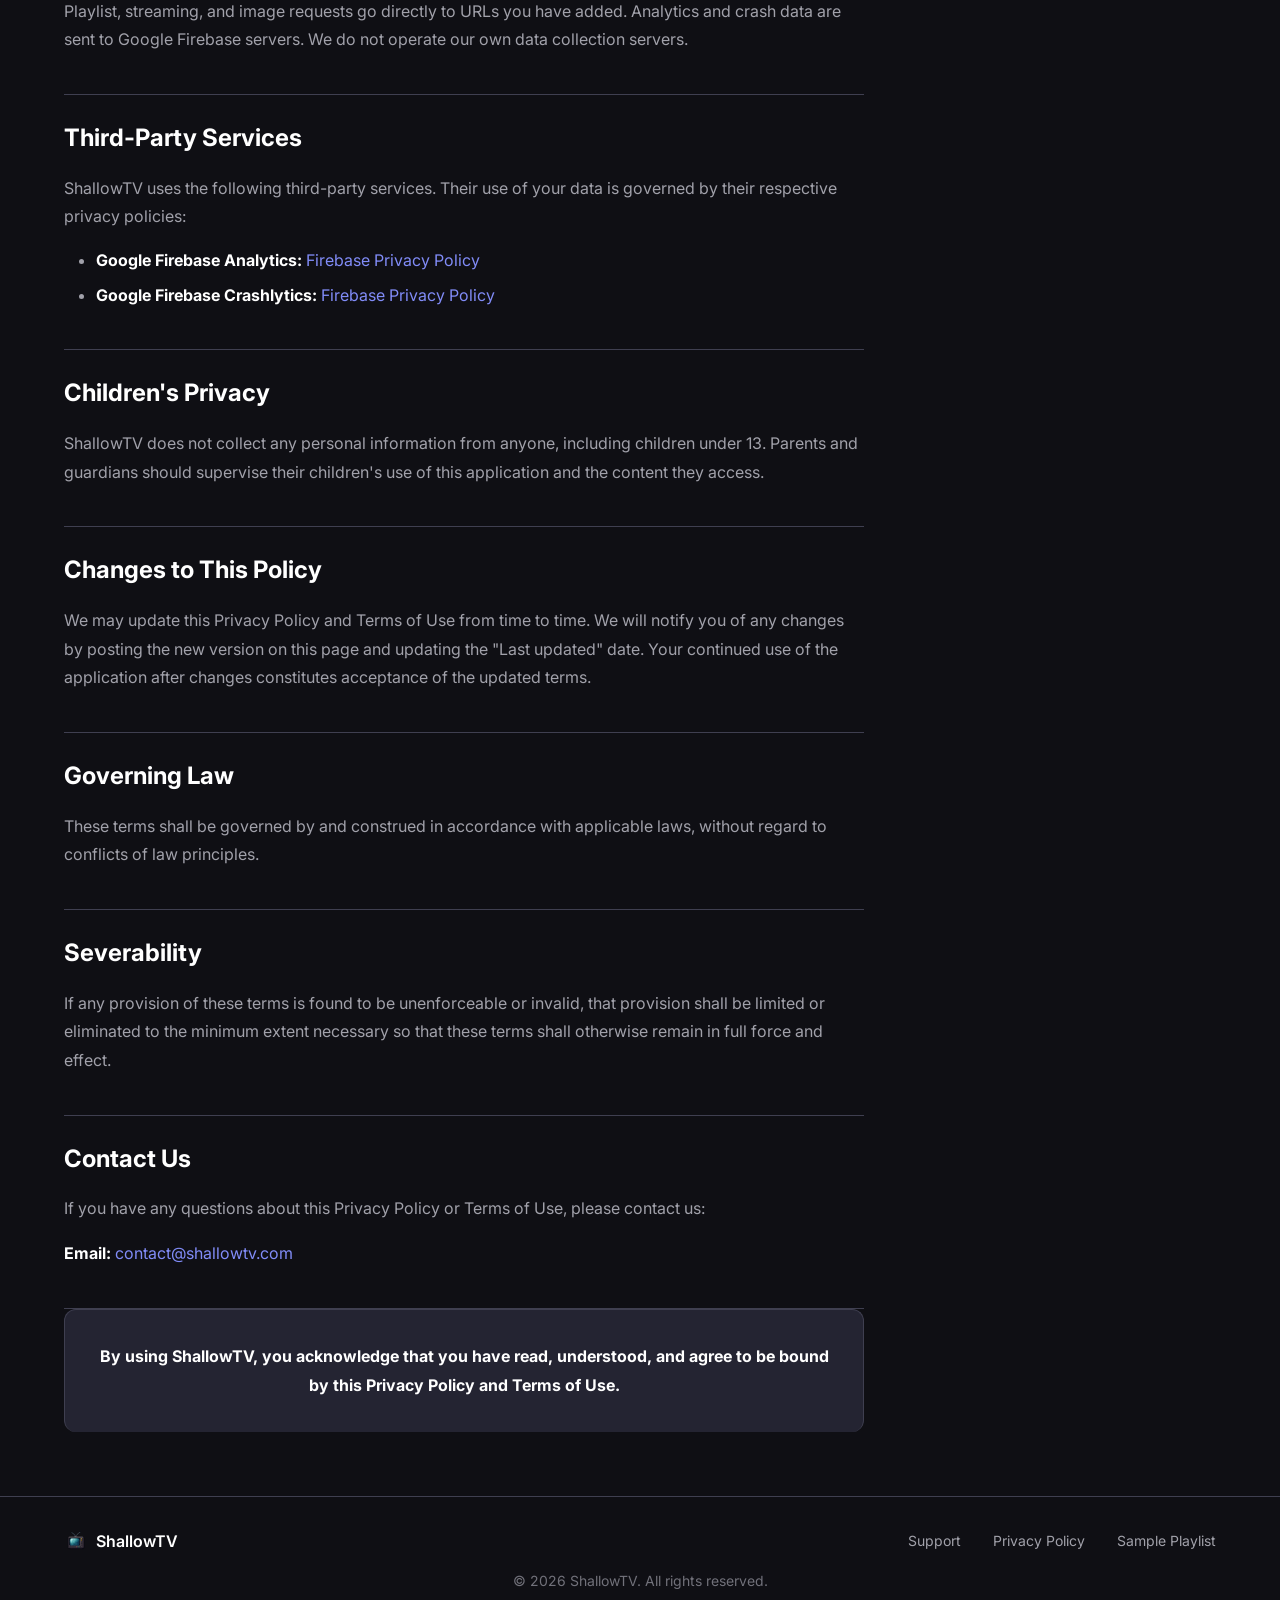
==== commit 55e72d34: "Update G-Analytics" ====
--- a/privacy.html
+++ b/privacy.html
@@ -5,6 +5,14 @@
     <meta name="viewport" content="width=device-width, initial-scale=1.0">
     <meta name="description" content="ShallowTV Privacy Policy and Terms of Use - Learn how we handle your data and important legal disclaimers.">
     <title>Privacy Policy & Terms - ShallowTV</title>
+    <!-- Google Analytics -->
+    <script async src="https://www.googletagmanager.com/gtag/js?id=G-NCJ209VWXH"></script>
+    <script>
+        window.dataLayer = window.dataLayer || [];
+        function gtag(){dataLayer.push(arguments);}
+        gtag('js', new Date());
+        gtag('config', 'G-NCJ209VWXH');
+    </script>
     <link rel="stylesheet" href="css/styles.css">
     <link rel="preconnect" href="https://fonts.googleapis.com">
     <link rel="preconnect" href="https://fonts.gstatic.com" crossorigin>
@@ -30,7 +38,7 @@
         <div class="container">
             <header class="legal-header">
                 <h1>Privacy Policy & Terms of Use</h1>
-                <p class="last-updated">Last updated: January 25, 2025</p>
+                <p class="last-updated">Last updated: February 9, 2026</p>
             </header>
 
             <article class="legal-content">
@@ -112,16 +120,35 @@
                 </section>
 
                 <section>
-                    <h2>Privacy - Data We Don't Collect</h2>
-                    <p>ShallowTV is designed with privacy in mind. We do not collect, store, or transmit any personal data to external servers. Specifically, we do not collect:</p>
-                    <ul>
-                        <li>Personal identification information</li>
-                        <li>Usage analytics or tracking data</li>
-                        <li>Device identifiers</li>
+                    <h2>Privacy - Data We Collect</h2>
+                    <p>ShallowTV is designed with privacy in mind. We do not collect personal identification information such as your name, email, or account details. However, we use the following third-party services to help improve the app:</p>
+
+                    <h3>Firebase Analytics</h3>
+                    <p>We use Google Firebase Analytics to understand how users interact with the app in aggregate. This service collects:</p>
+                    <ul>
+                        <li><strong>Usage Data:</strong> App opens, screen views, and feature interactions</li>
+                        <li><strong>Device Information:</strong> Device model, operating system version, and app version</li>
+                        <li><strong>Anonymous Identifiers:</strong> A random app-instance identifier (not linked to your personal identity)</li>
+                    </ul>
+                    <p>This data is used solely for analytics purposes to improve the app experience. It is not linked to your identity and is not used for advertising or tracking across apps.</p>
+
+                    <h3>Firebase Crashlytics</h3>
+                    <p>We use Firebase Crashlytics to detect and fix app crashes. When a crash occurs, Crashlytics collects:</p>
+                    <ul>
+                        <li><strong>Crash Logs:</strong> Stack traces and error information</li>
+                        <li><strong>Device State:</strong> Device model, OS version, orientation, and available memory at the time of crash</li>
+                        <li><strong>App State:</strong> App version and the sequence of events leading to the crash</li>
+                    </ul>
+                    <p>Crash data is used solely to identify and fix bugs. It is not linked to your identity.</p>
+
+                    <h3>Data We Do Not Collect</h3>
+                    <p>We do not collect:</p>
+                    <ul>
+                        <li>Personal identification information (name, email, phone number)</li>
                         <li>Location data</li>
-                        <li>Browsing or viewing history</li>
-                        <li>Information about the content you access</li>
-                        <li>The URLs or playlists you add to the application</li>
+                        <li>Information about the content you access or the URLs you stream</li>
+                        <li>The playlists you add to the application</li>
+                        <li>Your viewing history or browsing habits</li>
                     </ul>
                 </section>
 
@@ -141,13 +168,23 @@
 
                 <section>
                     <h2>Network Requests</h2>
-                    <p>ShallowTV makes network requests only for:</p>
+                    <p>ShallowTV makes network requests for:</p>
                     <ul>
                         <li><strong>Fetching Playlists:</strong> From URLs you provide</li>
                         <li><strong>Streaming Content:</strong> From stream URLs in your playlists</li>
                         <li><strong>Loading Images:</strong> Logos and thumbnails from URLs in your playlists</li>
-                    </ul>
-                    <p>All network requests go directly to URLs you have added. We do not operate any servers and have no visibility into these requests.</p>
+                        <li><strong>Analytics & Crash Reporting:</strong> Anonymous usage and crash data sent to Google Firebase</li>
+                    </ul>
+                    <p>Playlist, streaming, and image requests go directly to URLs you have added. Analytics and crash data are sent to Google Firebase servers. We do not operate our own data collection servers.</p>
+                </section>
+
+                <section>
+                    <h2>Third-Party Services</h2>
+                    <p>ShallowTV uses the following third-party services. Their use of your data is governed by their respective privacy policies:</p>
+                    <ul>
+                        <li><strong>Google Firebase Analytics:</strong> <a href="https://firebase.google.com/support/privacy" target="_blank" rel="noopener">Firebase Privacy Policy</a></li>
+                        <li><strong>Google Firebase Crashlytics:</strong> <a href="https://firebase.google.com/support/privacy" target="_blank" rel="noopener">Firebase Privacy Policy</a></li>
+                    </ul>
                 </section>
 
                 <section>
@@ -193,9 +230,10 @@
                 <nav class="footer-links">
                     <a href="support.html">Support</a>
                     <a href="privacy.html">Privacy Policy</a>
+                    <a href="test.html">Sample Playlist</a>
                 </nav>
             </div>
-            <p class="footer-copyright">&copy; 2025 ShallowTV. All rights reserved.</p>
+            <p class="footer-copyright">&copy; 2026 ShallowTV. All rights reserved.</p>
         </div>
     </footer>
 </body>
